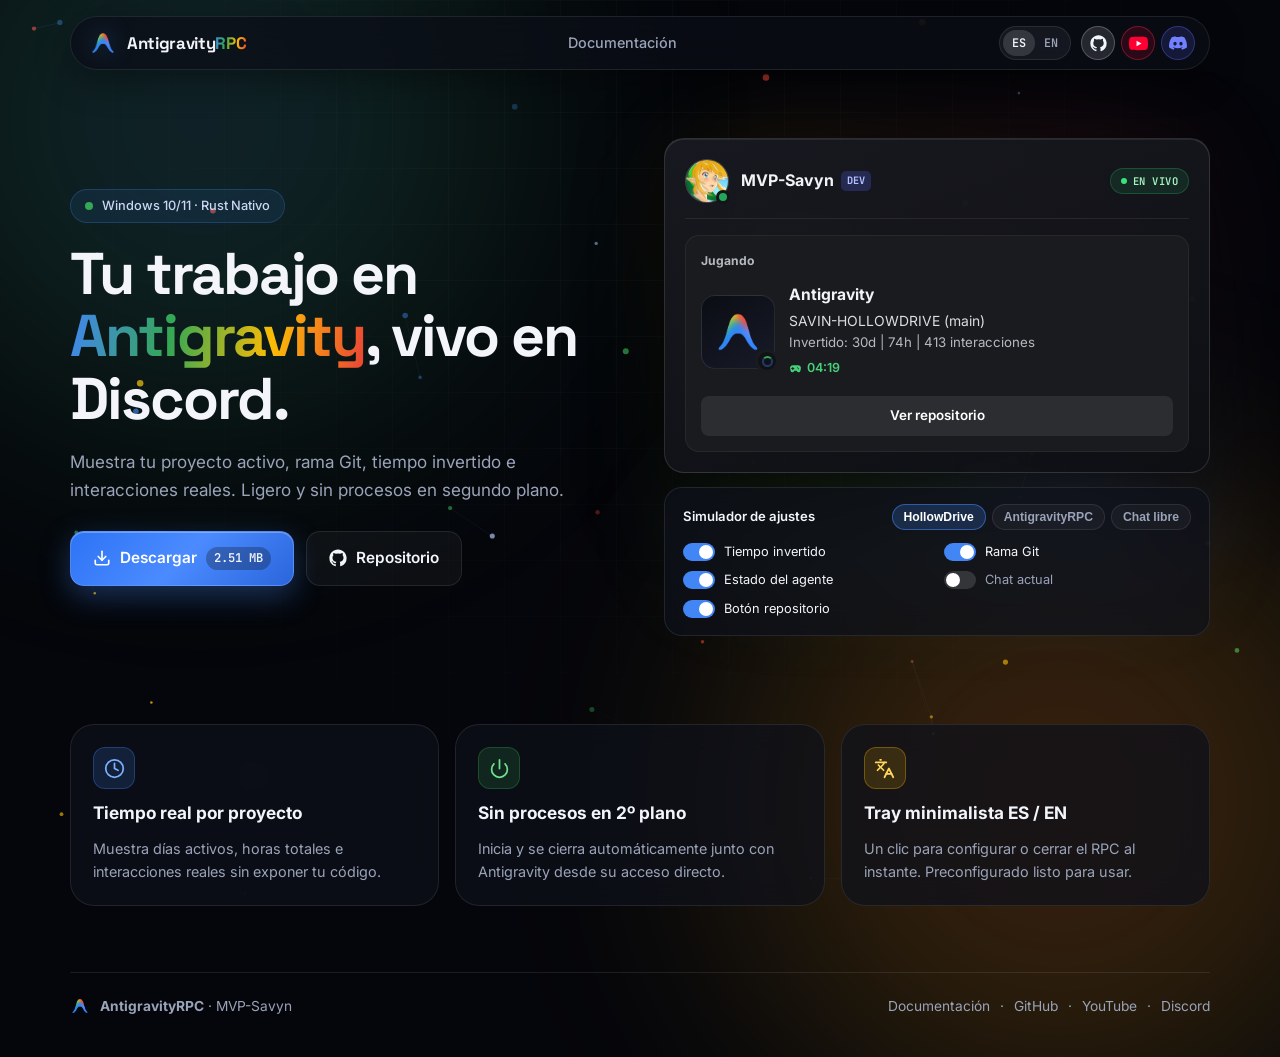
==== docs/index.html @ 7d8fce06 "Move web files to /docs and simplify top navbar" ====
<!DOCTYPE html>
<html lang="es" data-theme="obsidian">
<head>
  <meta charset="UTF-8" />
  <meta name="viewport" content="width=device-width, initial-scale=1.0" />
  <title>AntigravityRPC — Discord Rich Presence para Antigravity</title>
  <meta name="description" content="Muestra en Discord tu proyecto activo en Antigravity, rama Git, tiempo invertido e interacciones reales. Sin procesos en segundo plano." />
  <link rel="icon" type="image/png" href="assets/antigravity-icon.png" />
  <link rel="preconnect" href="https://fonts.googleapis.com" />
  <link rel="preconnect" href="https://fonts.gstatic.com" crossorigin />
  <link href="https://fonts.googleapis.com/css2?family=Inter:wght@400;500;600;700;800&family=JetBrains+Mono:wght@400;500;600&family=Space+Grotesk:wght@600;700&display=swap" rel="stylesheet" />
  <link rel="stylesheet" href="styles.css" />
</head>
<body>
  <canvas id="gravity-canvas" aria-hidden="true"></canvas>
  <div class="ambient-aurora aurora-1" aria-hidden="true"></div>
  <div class="ambient-aurora aurora-2" aria-hidden="true"></div>
  <div class="ambient-grid" aria-hidden="true"></div>

  <!-- Top Floating Navigation -->
  <header class="navbar-wrap">
    <nav class="navbar glass-pill" aria-label="Primary navigation">
      <a href="#top" class="brand">
        <img src="assets/antigravity-icon.png" alt="AntigravityRPC logo" class="brand-logo" width="28" height="28" />
        <span class="brand-name">Antigravity<span class="spectrum-text">RPC</span></span>
      </a>

      <div class="nav-links">
        <a href="docs.html" data-i18n="nav.docs">Documentación</a>
      </div>

      <div class="nav-actions">
        <div class="lang-switch" role="group" aria-label="Language selector">
          <button type="button" class="lang-btn active" data-lang="es">ES</button>
          <button type="button" class="lang-btn" data-lang="en">EN</button>
        </div>

        <div class="social-links" aria-label="Social links">
          <a href="https://github.com/MVP-Savyn" target="_blank" rel="noopener noreferrer" class="social-btn social-gh" aria-label="GitHub — MVP-Savyn" title="GitHub">
            <svg width="17" height="17" viewBox="0 0 24 24" fill="currentColor" aria-hidden="true"><path d="M12 .5C5.65.5.5 5.65.5 12a11.5 11.5 0 0 0 7.86 10.92c.58.11.79-.25.79-.56 0-.28-.01-1.02-.02-2-3.2.69-3.87-1.54-3.87-1.54-.52-1.33-1.28-1.69-1.28-1.69-1.04-.71.08-.7.08-.7 1.15.08 1.76 1.18 1.76 1.18 1.03 1.76 2.69 1.25 3.35.96.1-.74.4-1.25.73-1.54-2.55-.29-5.24-1.28-5.24-5.69 0-1.26.45-2.29 1.18-3.09-.12-.29-.51-1.46.11-3.05 0 0 .97-.31 3.17 1.18a10.96 10.96 0 0 1 5.76 0c2.2-1.49 3.16-1.18 3.16-1.18.63 1.59.24 2.76.12 3.05.74.8 1.18 1.83 1.18 3.09 0 4.42-2.69 5.39-5.26 5.68.42.36.79 1.07.79 2.15 0 1.56-.01 2.81-.01 3.19 0 .31.21.68.8.56A11.5 11.5 0 0 0 23.5 12C23.5 5.65 18.35.5 12 .5Z"/></svg>
          </a>
          <a href="https://youtube.com/@T0xicArea" target="_blank" rel="noopener noreferrer" class="social-btn social-yt" aria-label="YouTube — @T0xicArea" title="YouTube">
            <svg width="19" height="19" viewBox="0 0 24 24" aria-hidden="true"><path fill="#FF0033" d="M23.5 6.2a3.01 3.01 0 0 0-2.12-2.13C19.5 3.56 12 3.56 12 3.56s-7.5 0-9.38.51A3.01 3.01 0 0 0 .5 6.2 31.3 31.3 0 0 0 0 12a31.3 31.3 0 0 0 .5 5.8 3.01 3.01 0 0 0 2.12 2.13c1.88.51 9.38.51 9.38.51s7.5 0 9.38-.51a3.01 3.01 0 0 0 2.12-2.13c.34-1.9.5-3.85.5-5.8 0-1.95-.16-3.9-.5-5.8Z"/><path fill="#FFFFFF" d="M9.55 15.57V8.43L15.82 12l-6.27 3.57Z"/></svg>
          </a>
          <a href="https://discord.gg/HJvgmCRpGm" target="_blank" rel="noopener noreferrer" class="social-btn social-dc" aria-label="Discord" title="Discord">
            <svg width="18" height="18" viewBox="0 0 24 24" fill="currentColor" aria-hidden="true"><path d="M20.32 4.37A19.8 19.8 0 0 0 15.44 2.86c-.21.38-.45.88-.62 1.29a18.27 18.27 0 0 0-5.64 0c-.17-.41-.41-.91-.63-1.29A19.74 19.74 0 0 0 3.67 4.37C.58 9.01-.26 13.54.16 18a19.9 19.9 0 0 0 5.99 3.03c.48-.66.91-1.36 1.28-2.09-.7-.26-1.37-.58-2-.96.17-.12.33-.25.49-.38 3.86 1.79 8.05 1.79 11.86 0 .16.13.32.26.49.38-.63.38-1.3.7-2 .96.37.73.8 1.43 1.28 2.09A19.86 19.86 0 0 0 23.84 18c.49-5.17-.83-9.66-3.52-13.63ZM8.02 15.27c-1.18 0-2.15-1.08-2.15-2.42 0-1.33.95-2.42 2.15-2.42 1.21 0 2.17 1.1 2.15 2.42 0 1.34-.95 2.42-2.15 2.42Zm7.96 0c-1.18 0-2.15-1.08-2.15-2.42 0-1.33.95-2.42 2.15-2.42 1.21 0 2.17 1.1 2.15 2.42 0 1.34-.94 2.42-2.15 2.42Z"/></svg>
          </a>
        </div>
      </div>
    </nav>
  </header>

  <main id="top">
    <!-- Hero + Live 3D Simulator -->
    <section class="hero container" id="simulator">
      <div class="hero-copy reveal">
        <div class="hero-eyebrow">
          <span class="pulse-dot"></span>
          <span data-i18n="hero.eyebrow">Windows 10/11 · Rust Nativo</span>
        </div>

        <h1 class="hero-title">
          <span data-i18n="hero.titleStart">Tu trabajo en</span>
          <span class="spectrum-text">Antigravity</span><span data-i18n="hero.titleEnd">, vivo en Discord.</span>
        </h1>

        <p class="hero-subtitle" data-i18n="hero.subtitle">
          Muestra tu proyecto activo, rama Git, tiempo invertido e interacciones reales. Ligero y sin procesos en segundo plano.
        </p>

        <div class="hero-cta-row">
          <a href="downloads/AntigravityRichPresenceSetup.exe" download class="btn btn-primary btn-lg magnetic" data-magnetic="0.18" data-download-track="installer">
            <svg width="18" height="18" viewBox="0 0 24 24" fill="none" stroke="currentColor" stroke-width="2.2" stroke-linecap="round" stroke-linejoin="round" aria-hidden="true"><path d="M21 15v4a2 2 0 0 1-2 2H5a2 2 0 0 1-2-2v-4"/><polyline points="7 10 12 15 17 10"/><line x1="12" y1="15" x2="12" y2="3"/></svg>
            <span data-i18n="hero.downloadSetup">Descargar</span>
            <span class="btn-meta">2.51 MB</span>
          </a>
          <a href="https://github.com/MVP-Savyn/AntigravityRPC" target="_blank" rel="noopener noreferrer" class="btn btn-ghost btn-lg magnetic" data-magnetic="0.15">
            <svg width="18" height="18" viewBox="0 0 24 24" fill="currentColor" aria-hidden="true"><path d="M12 .5C5.65.5.5 5.65.5 12a11.5 11.5 0 0 0 7.86 10.92c.58.11.79-.25.79-.56 0-.28-.01-1.02-.02-2-3.2.69-3.87-1.54-3.87-1.54-.52-1.33-1.28-1.69-1.28-1.69-1.04-.71.08-.7.08-.7 1.15.08 1.76 1.18 1.76 1.18 1.03 1.76 2.69 1.25 3.35.96.1-.74.4-1.25.73-1.54-2.55-.29-5.24-1.28-5.24-5.69 0-1.26.45-2.29 1.18-3.09-.12-.29-.51-1.46.11-3.05 0 0 .97-.31 3.17 1.18a10.96 10.96 0 0 1 5.76 0c2.2-1.49 3.16-1.18 3.16-1.18.63 1.59.24 2.76.12 3.05.74.8 1.18 1.83 1.18 3.09 0 4.42-2.69 5.39-5.26 5.68.42.36.79 1.07.79 2.15 0 1.56-.01 2.81-.01 3.19 0 .31.21.68.8.56A11.5 11.5 0 0 0 23.5 12C23.5 5.65 18.35.5 12 .5Z"/></svg>
            <span data-i18n="hero.repoBtn">Repositorio</span>
          </a>
        </div>
      </div>

      <!-- Interactive 3D Discord Card & Simulator Controls -->
      <div class="hero-stage reveal" style="--delay: 100ms;">
        <div class="stage-glow" aria-hidden="true"></div>

        <div class="tilt-wrapper" id="rpc-tilt-card">
          <div class="discord-card">
            <div class="discord-card-header">
              <div class="discord-avatar-wrap">
                <div class="discord-avatar">
                  <img src="assets/github-avatar.png" alt="MVP-Savyn avatar" />
                </div>
                <span class="discord-status-badge" title="Online"></span>
              </div>
              <div class="discord-user-meta">
                <div class="discord-username-row">
                  <span class="discord-username">MVP-Savyn</span>
                  <span class="discord-tag">DEV</span>
                </div>
              </div>
              <span class="live-sim-badge">
                <span class="live-dot"></span>
                <span data-i18n="sim.liveBadge">EN VIVO</span>
              </span>
            </div>

            <div class="discord-activity-block">
              <div class="activity-heading" data-i18n="sim.playingHeading">Jugando</div>
              <div class="activity-body">
                <div class="activity-art" id="sim-art-box" data-tooltip="Antigravity · Trabajando">
                  <img src="assets/antigravity-icon.png" alt="Antigravity Rich Presence icon" class="art-large" />
                  <div class="art-badge" id="sim-small-badge" title="Agente activo">
                    <span class="badge-spinner"></span>
                  </div>
                </div>

                <div class="activity-text">
                  <div class="activity-app-name">Antigravity</div>
                  <div class="activity-line" id="sim-details">SAVIN-HOLLOWDRIVE (main)</div>
                  <div class="activity-line activity-line-muted" id="sim-state">Invertido: 30d | 74h | 413 interacciones</div>
                  <div class="activity-timer">
                    <svg width="13" height="13" viewBox="0 0 24 24" fill="currentColor" aria-hidden="true"><path d="M17 6H7a5 5 0 0 0-4.9 6.02l.8 3.92A3.5 3.5 0 0 0 6.33 19c1.27 0 2.45-.68 3.09-1.78L10 16.2h4l.58 1.02A3.55 3.55 0 0 0 17.67 19a3.5 3.5 0 0 0 3.43-3.06l.8-3.92A5 5 0 0 0 17 6ZM9 13H8v1a1 1 0 1 1-2 0v-1H5a1 1 0 1 1 0-2h1v-1a1 1 0 1 1 2 0v1h1a1 1 0 1 1 0 2Zm6.5-1.5a1 1 0 1 1 0-2 1 1 0 0 1 0 2Zm2 2a1 1 0 1 1 0-2 1 1 0 0 1 0 2Z"/></svg>
                    <span id="sim-elapsed">04:18</span>
                  </div>
                </div>
              </div>

              <a href="https://github.com/MVP-Savyn/AntigravityRPC" target="_blank" rel="noopener noreferrer" class="discord-rpc-btn" id="sim-repo-btn">
                <span id="sim-repo-label">Ver repositorio</span>
              </a>
            </div>
          </div>
        </div>

        <div class="sim-controls glass-panel">
          <div class="sim-controls-header">
            <span class="sim-controls-title" data-i18n="sim.controlsTitle">Simulador de ajustes</span>
            <div class="project-pills" role="tablist" aria-label="Sample projects">
              <button type="button" class="project-pill active" data-project="hollowdrive">HollowDrive</button>
              <button type="button" class="project-pill" data-project="antigravityRpc">AntigravityRPC</button>
              <button type="button" class="project-pill" data-project="freeChat" data-i18n="sim.freeChat">Chat libre</button>
            </div>
          </div>

          <div class="sim-toggles-grid">
            <label class="toggle-chip">
              <input type="checkbox" id="opt-stats" checked />
              <span class="toggle-ui"></span>
              <span data-i18n="sim.optStats">Tiempo invertido</span>
            </label>
            <label class="toggle-chip">
              <input type="checkbox" id="opt-branch" checked />
              <span class="toggle-ui"></span>
              <span data-i18n="sim.optBranch">Rama Git</span>
            </label>
            <label class="toggle-chip">
              <input type="checkbox" id="opt-busy" checked />
              <span class="toggle-ui"></span>
              <span data-i18n="sim.optBusy">Estado del agente</span>
            </label>
            <label class="toggle-chip">
              <input type="checkbox" id="opt-convo" />
              <span class="toggle-ui"></span>
              <span data-i18n="sim.optConvo">Chat actual</span>
            </label>
            <label class="toggle-chip">
              <input type="checkbox" id="opt-repo" checked />
              <span class="toggle-ui"></span>
              <span data-i18n="sim.optRepo">Botón repositorio</span>
            </label>
          </div>
        </div>
      </div>
    </section>

    <!-- Concise 3-Card Overview -->
    <section class="section features-section container" id="features">
      <div class="bento-grid bento-compact">
        <article class="bento-card spotlight-card reveal">
          <div class="card-icon spectrum-bg-blue">
            <svg width="21" height="21" viewBox="0 0 24 24" fill="none" stroke="currentColor" stroke-width="2" stroke-linecap="round" stroke-linejoin="round"><circle cx="12" cy="12" r="10"/><polyline points="12 6 12 12 16 14"/></svg>
          </div>
          <h3 data-i18n="feat.statsTitle">Tiempo real por proyecto</h3>
          <p data-i18n="feat.statsDesc">
            Muestra días activos, horas totales e interacciones reales sin exponer tu código.
          </p>
        </article>

        <article class="bento-card spotlight-card reveal" style="--delay: 70ms;">
          <div class="card-icon spectrum-bg-green">
            <svg width="21" height="21" viewBox="0 0 24 24" fill="none" stroke="currentColor" stroke-width="2" stroke-linecap="round" stroke-linejoin="round"><path d="M18.36 6.64a9 9 0 1 1-12.73 0"/><line x1="12" y1="2" x2="12" y2="12"/></svg>
          </div>
          <h3 data-i18n="feat.launchTitle">Sin procesos en 2º plano</h3>
          <p data-i18n="feat.launchDesc">
            Inicia y se cierra automáticamente junto con Antigravity desde su acceso directo.
          </p>
        </article>

        <article class="bento-card spotlight-card reveal" style="--delay: 140ms;">
          <div class="card-icon spectrum-bg-yellow">
            <svg width="21" height="21" viewBox="0 0 24 24" fill="none" stroke="currentColor" stroke-width="2" stroke-linecap="round" stroke-linejoin="round"><path d="m5 8 6 6"/><path d="m4 14 6-6 2-3"/><path d="M2 5h12"/><path d="M7 2h1"/><path d="m22 22-5-10-5 10"/><path d="M14 18h6"/></svg>
          </div>
          <h3 data-i18n="feat.trayTitle">Tray minimalista ES / EN</h3>
          <p data-i18n="feat.trayDesc">
            Un clic para configurar o cerrar el RPC al instante. Preconfigurado listo para usar.
          </p>
        </article>
      </div>
    </section>
  </main>

  <footer class="footer container">
    <div class="footer-inner">
      <div class="footer-brand">
        <img src="assets/antigravity-icon.png" alt="AntigravityRPC" width="20" height="20" />
        <span><strong>AntigravityRPC</strong> · MVP-Savyn</span>
      </div>
      <div class="footer-meta">
        <a href="docs.html" class="footer-link" data-i18n="nav.docs">Documentación</a>
        <span>·</span>
        <a href="https://github.com/MVP-Savyn" target="_blank" rel="noopener noreferrer" class="footer-link">GitHub</a>
        <span>·</span>
        <a href="https://youtube.com/@T0xicArea" target="_blank" rel="noopener noreferrer" class="footer-link">YouTube</a>
        <span>·</span>
        <a href="https://discord.gg/HJvgmCRpGm" target="_blank" rel="noopener noreferrer" class="footer-link">Discord</a>
      </div>
    </div>
  </footer>

  <div class="toast" id="toast" role="status" aria-live="polite"></div>

  <script src="app.js"></script>
</body>
</html>
---- docs/styles.css ----
:root {
  --bg: #05060b;
  --bg-elev: rgba(14, 17, 27, 0.72);
  --border: rgba(255, 255, 255, 0.09);
  --border-strong: rgba(255, 255, 255, 0.16);
  --text: #f3f5fb;
  --text-muted: #9aa3b8;
  --text-dim: #667085;

  --blue: #4285f4;
  --green: #34a853;
  --yellow: #fbbc05;
  --red: #ea4335;

  --discord-elev: #1a1b1f;
  --discord-btn: #2b2d31;
  --discord-btn-hover: #383a40;
  --discord-text: #f2f3f5;
  --discord-sub: #b5bac1;
  --discord-online: #23a55a;

  --radius-xl: 24px;
  --radius-lg: 18px;
  --shadow-glow: 0 24px 80px rgba(0, 0, 0, 0.65);
}

*, *::before, *::after {
  box-sizing: border-box;
}

html {
  scroll-behavior: smooth;
  color-scheme: dark;
}

body {
  margin: 0;
  min-height: 100vh;
  background-color: var(--bg);
  color: var(--text);
  font-family: 'Inter', system-ui, -apple-system, sans-serif;
  line-height: 1.6;
  overflow-x: hidden;
  -webkit-font-smoothing: antialiased;
}

/* Background layers */
#gravity-canvas {
  position: fixed;
  inset: 0;
  width: 100%;
  height: 100%;
  z-index: -3;
  pointer-events: none;
}

.ambient-grid {
  position: fixed;
  inset: 0;
  z-index: -2;
  pointer-events: none;
  background-image:
    linear-gradient(rgba(255, 255, 255, 0.024) 1px, transparent 1px),
    linear-gradient(90deg, rgba(255, 255, 255, 0.024) 1px, transparent 1px);
  background-size: 56px 56px;
  mask-image: radial-gradient(circle at 50% 25%, #000 10%, transparent 75%);
}

.ambient-aurora {
  position: fixed;
  width: 680px;
  height: 680px;
  border-radius: 50%;
  filter: blur(130px);
  opacity: 0.2;
  z-index: -2;
  pointer-events: none;
  animation: driftAurora 18s ease-in-out infinite alternate;
}

.aurora-1 {
  top: -220px;
  left: -140px;
  background: radial-gradient(circle, var(--blue), var(--green) 55%, transparent 75%);
}

.aurora-2 {
  bottom: -240px;
  right: -120px;
  background: radial-gradient(circle, var(--red), var(--yellow) 55%, transparent 75%);
  animation-delay: -9s;
}

@keyframes driftAurora {
  0% { transform: translate(0, 0) scale(1); }
  100% { transform: translate(60px, 45px) scale(1.12); }
}

.container {
  width: min(1140px, calc(100% - 40px));
  margin-inline: auto;
}

.spectrum-text {
  background: linear-gradient(100deg, var(--blue) 0%, var(--green) 35%, var(--yellow) 68%, var(--red) 100%);
  -webkit-background-clip: text;
  background-clip: text;
  color: transparent;
}

.inline-code {
  font-family: 'JetBrains Mono', monospace;
  font-size: 0.86em;
  padding: 2px 7px;
  border-radius: 6px;
  background: rgba(255, 255, 255, 0.08);
  border: 1px solid rgba(255, 255, 255, 0.08);
  color: #dbe7ff;
}

/* Navbar */
.navbar-wrap {
  position: sticky;
  top: 16px;
  z-index: 50;
  padding-inline: 16px;
  margin-top: 16px;
}

.navbar {
  width: min(1140px, 100%);
  margin-inline: auto;
  display: flex;
  align-items: center;
  justify-content: space-between;
  gap: 14px;
  padding: 9px 14px 9px 18px;
  border-radius: 999px;
  background: rgba(11, 14, 23, 0.75);
  border: 1px solid var(--border);
  backdrop-filter: blur(18px);
  box-shadow: 0 10px 35px rgba(0, 0, 0, 0.35);
}

.brand {
  display: inline-flex;
  align-items: center;
  gap: 10px;
  text-decoration: none;
  color: var(--text);
  font-family: 'Space Grotesk', 'Inter', sans-serif;
  font-weight: 700;
  font-size: 1.05rem;
  letter-spacing: -0.02em;
}

.brand-logo {
  border-radius: 8px;
  filter: drop-shadow(0 0 12px rgba(66, 133, 244, 0.45));
}

.nav-links {
  display: flex;
  align-items: center;
  gap: 22px;
}

.nav-links a {
  color: var(--text-muted);
  text-decoration: none;
  font-size: 0.9rem;
  font-weight: 500;
  transition: color 0.2s ease;
}

.nav-links a:hover {
  color: var(--text);
}

.nav-actions {
  display: flex;
  align-items: center;
  gap: 10px;
}

.lang-switch {
  display: inline-flex;
  padding: 3px;
  border-radius: 999px;
  background: rgba(255, 255, 255, 0.05);
  border: 1px solid var(--border);
}

.lang-btn {
  appearance: none;
  border: 0;
  background: transparent;
  color: var(--text-muted);
  font-family: 'JetBrains Mono', monospace;
  font-size: 0.74rem;
  font-weight: 600;
  padding: 5px 9px;
  border-radius: 999px;
  cursor: pointer;
  transition: all 0.2s ease;
}

.lang-btn.active {
  background: rgba(255, 255, 255, 0.14);
  color: var(--text);
}

.social-links {
  display: inline-flex;
  align-items: center;
  gap: 6px;
}

.social-btn {
  width: 34px;
  height: 34px;
  border-radius: 50%;
  display: grid;
  place-items: center;
  border: 1px solid var(--border);
  text-decoration: none;
  transition: transform 0.2s ease, box-shadow 0.2s ease, background 0.2s ease, border-color 0.2s ease;
}

.social-gh {
  color: #f0f6fc;
  background: rgba(240, 246, 252, 0.12);
  border-color: rgba(240, 246, 252, 0.24);
}

.social-yt {
  background: rgba(255, 0, 51, 0.14);
  border-color: rgba(255, 48, 82, 0.34);
}

.social-dc {
  color: #7280ff;
  background: rgba(88, 101, 242, 0.16);
  border-color: rgba(88, 101, 242, 0.38);
}

.social-btn:hover {
  transform: translateY(-2px);
}

.social-gh:hover {
  color: #ffffff;
  background: rgba(255, 255, 255, 0.2);
  border-color: rgba(255, 255, 255, 0.42);
  box-shadow: 0 6px 18px rgba(255, 255, 255, 0.12);
}

.social-yt:hover {
  background: rgba(255, 0, 51, 0.24);
  border-color: rgba(255, 55, 85, 0.58);
  box-shadow: 0 6px 18px rgba(255, 0, 51, 0.22);
}

.social-dc:hover {
  color: #939eff;
  background: rgba(88, 101, 242, 0.26);
  border-color: rgba(114, 128, 255, 0.6);
  box-shadow: 0 6px 18px rgba(88, 101, 242, 0.26);
}

/* Buttons */
.btn {
  position: relative;
  display: inline-flex;
  align-items: center;
  justify-content: center;
  gap: 9px;
  border-radius: 14px;
  font-weight: 600;
  text-decoration: none;
  cursor: pointer;
  border: 1px solid transparent;
  transition: transform 0.22s cubic-bezier(0.22, 1, 0.36, 1), box-shadow 0.25s ease, background 0.25s ease, border-color 0.25s ease;
}

.btn-sm {
  padding: 9px 16px;
  border-radius: 999px;
  font-size: 0.85rem;
}

.btn-lg {
  padding: 14px 22px;
  font-size: 0.96rem;
}

.btn-full {
  width: 100%;
  padding: 14px 20px;
  font-size: 0.94rem;
}

.btn-primary {
  color: #fff;
  background: linear-gradient(135deg, #2d73f5 0%, #4b8bff 50%, #2b65db 100%);
  border-color: rgba(145, 187, 255, 0.35);
  box-shadow: 0 10px 30px rgba(66, 133, 244, 0.34), inset 0 1px 0 rgba(255, 255, 255, 0.28);
}

.btn-primary:hover {
  box-shadow: 0 14px 40px rgba(66, 133, 244, 0.52), inset 0 1px 0 rgba(255, 255, 255, 0.36);
}

.btn-secondary {
  color: var(--text);
  background: rgba(255, 255, 255, 0.08);
  border-color: var(--border-strong);
}

.btn-secondary:hover {
  background: rgba(255, 255, 255, 0.14);
  border-color: rgba(255, 255, 255, 0.28);
}

.btn-ghost {
  color: var(--text);
  background: rgba(255, 255, 255, 0.04);
  border-color: var(--border);
}

.btn-ghost:hover {
  background: rgba(255, 255, 255, 0.09);
  border-color: var(--border-strong);
}

.btn-meta {
  font-family: 'JetBrains Mono', monospace;
  font-size: 0.76rem;
  padding: 2px 8px;
  border-radius: 999px;
  background: rgba(0, 0, 0, 0.26);
  color: rgba(255, 255, 255, 0.92);
}

/* Hero Section */
.hero {
  padding-top: 68px;
  padding-bottom: 44px;
  display: grid;
  grid-template-columns: 1fr 1fr;
  align-items: center;
  gap: 48px;
}

.hero-eyebrow {
  display: inline-flex;
  align-items: center;
  gap: 9px;
  padding: 6px 14px;
  border-radius: 999px;
  font-size: 0.8rem;
  font-weight: 500;
  color: #cbd7f3;
  background: rgba(66, 133, 244, 0.1);
  border: 1px solid rgba(66, 133, 244, 0.25);
  margin-bottom: 20px;
}

.pulse-dot {
  width: 8px;
  height: 8px;
  border-radius: 50%;
  background: var(--green);
  box-shadow: 0 0 0 0 rgba(52, 168, 83, 0.75);
  animation: pulseRing 2s infinite;
}

@keyframes pulseRing {
  0% { box-shadow: 0 0 0 0 rgba(52, 168, 83, 0.7); }
  70% { box-shadow: 0 0 0 9px rgba(52, 168, 83, 0); }
  100% { box-shadow: 0 0 0 0 rgba(52, 168, 83, 0); }
}

.hero-title {
  margin: 0 0 18px;
  font-family: 'Space Grotesk', 'Inter', sans-serif;
  font-size: clamp(2.4rem, 4.6vw, 3.85rem);
  line-height: 1.06;
  letter-spacing: -0.035em;
}

.hero-subtitle {
  margin: 0 0 28px;
  color: var(--text-muted);
  font-size: 1.07rem;
  max-width: 46ch;
}

.hero-cta-row {
  display: flex;
  flex-wrap: wrap;
  gap: 12px;
}

/* 3D Discord Card Stage */
.hero-stage {
  position: relative;
  display: flex;
  flex-direction: column;
  gap: 14px;
}

.stage-glow {
  position: absolute;
  inset: 10px 24px 60px;
  background: conic-gradient(from 130deg, rgba(66, 133, 244, 0.35), rgba(52, 168, 83, 0.25), rgba(251, 188, 5, 0.25), rgba(234, 67, 53, 0.3), rgba(66, 133, 244, 0.35));
  filter: blur(55px);
  opacity: 0.55;
  z-index: -1;
  border-radius: 36px;
}

.tilt-wrapper {
  perspective: 1100px;
  transform-style: preserve-3d;
}

.discord-card {
  position: relative;
  border-radius: 20px;
  padding: 20px;
  background: linear-gradient(160deg, rgba(24, 26, 33, 0.96), rgba(14, 15, 19, 0.98));
  border: 1px solid rgba(255, 255, 255, 0.12);
  box-shadow: var(--shadow-glow), inset 0 1px 0 rgba(255, 255, 255, 0.08);
  transition: transform 0.18s ease-out;
  will-change: transform;
}

.discord-card-header {
  display: flex;
  align-items: center;
  gap: 12px;
  padding-bottom: 15px;
  border-bottom: 1px solid rgba(255, 255, 255, 0.08);
}

.discord-avatar-wrap {
  position: relative;
  width: 44px;
  height: 44px;
  flex-shrink: 0;
}

.discord-avatar {
  width: 44px;
  height: 44px;
  border-radius: 50%;
  background: #1e1f24;
  border: 1px solid rgba(255, 255, 255, 0.18);
  overflow: hidden;
}

.discord-avatar img {
  width: 100%;
  height: 100%;
  object-fit: cover;
  display: block;
}

.discord-status-badge {
  position: absolute;
  right: -1px;
  bottom: -1px;
  width: 14px;
  height: 14px;
  border-radius: 50%;
  background: var(--discord-online);
  border: 3px solid #131418;
}

.discord-user-meta {
  min-width: 0;
  flex: 1;
}

.discord-username-row {
  display: flex;
  align-items: center;
  gap: 7px;
}

.discord-username {
  font-weight: 700;
  font-size: 1rem;
  color: var(--discord-text);
}

.discord-tag {
  font-family: 'JetBrains Mono', monospace;
  font-size: 0.64rem;
  font-weight: 700;
  padding: 2px 6px;
  border-radius: 5px;
  background: rgba(88, 101, 242, 0.25);
  color: #b7c0ff;
}

.live-sim-badge {
  display: inline-flex;
  align-items: center;
  gap: 6px;
  padding: 4px 10px;
  border-radius: 999px;
  font-family: 'JetBrains Mono', monospace;
  font-size: 0.66rem;
  font-weight: 600;
  letter-spacing: 0.04em;
  color: #a6f4c5;
  background: rgba(35, 165, 90, 0.14);
  border: 1px solid rgba(35, 165, 90, 0.32);
}

.live-dot {
  width: 6px;
  height: 6px;
  border-radius: 50%;
  background: #3be27c;
  animation: blinkLive 1.4s ease-in-out infinite;
}

@keyframes blinkLive {
  0%, 100% { opacity: 1; }
  50% { opacity: 0.3; }
}

.discord-activity-block {
  margin-top: 16px;
  padding: 15px;
  border-radius: 14px;
  background: var(--discord-elev);
  border: 1px solid rgba(255, 255, 255, 0.06);
}

.activity-heading {
  font-size: 0.76rem;
  font-weight: 700;
  color: var(--discord-sub);
  margin-bottom: 12px;
}

.activity-body {
  display: flex;
  align-items: center;
  gap: 14px;
}

.activity-art {
  position: relative;
  width: 74px;
  height: 74px;
  border-radius: 14px;
  background: linear-gradient(145deg, #0b0d14, #171b28);
  border: 1px solid rgba(255, 255, 255, 0.1);
  display: grid;
  place-items: center;
  flex-shrink: 0;
}

.activity-art::after {
  content: attr(data-tooltip);
  position: absolute;
  left: 50%;
  bottom: calc(100% + 8px);
  transform: translateX(-50%) translateY(4px);
  padding: 5px 9px;
  border-radius: 7px;
  background: #06070a;
  border: 1px solid rgba(255, 255, 255, 0.16);
  color: #fff;
  font-size: 0.72rem;
  white-space: nowrap;
  opacity: 0;
  pointer-events: none;
  transition: opacity 0.2s ease, transform 0.2s ease;
}

.activity-art:hover::after {
  opacity: 1;
  transform: translateX(-50%) translateY(0);
}

.art-large {
  width: 52px;
  height: 52px;
  object-fit: contain;
}

.art-badge {
  position: absolute;
  right: -5px;
  bottom: -5px;
  width: 24px;
  height: 24px;
  border-radius: 50%;
  background: #101218;
  border: 3px solid var(--discord-elev);
  display: grid;
  place-items: center;
  transition: opacity 0.2s ease, transform 0.2s ease;
}

.art-badge.is-hidden {
  opacity: 0;
  transform: scale(0.5);
  pointer-events: none;
}

.badge-spinner {
  width: 11px;
  height: 11px;
  border-radius: 50%;
  border: 2px solid rgba(66, 133, 244, 0.35);
  border-top-color: var(--green);
  animation: spinBadge 1s linear infinite;
}

.art-badge.is-ready .badge-spinner {
  animation: none;
  border-color: var(--green);
  background: var(--green);
}

@keyframes spinBadge {
  to { transform: rotate(360deg); }
}

.activity-text {
  min-width: 0;
  flex: 1;
}

.activity-app-name {
  font-weight: 700;
  font-size: 0.98rem;
  color: var(--discord-text);
  margin-bottom: 2px;
}

.activity-line {
  font-size: 0.87rem;
  color: #dbdee1;
  white-space: nowrap;
  overflow: hidden;
  text-overflow: ellipsis;
}

.activity-line-muted {
  color: var(--discord-sub);
  font-size: 0.83rem;
}

.activity-timer {
  margin-top: 5px;
  display: inline-flex;
  align-items: center;
  gap: 5px;
  font-size: 0.78rem;
  font-weight: 600;
  color: #46d178;
}

.discord-rpc-btn {
  display: block;
  margin-top: 14px;
  padding: 9px 14px;
  border-radius: 8px;
  text-align: center;
  text-decoration: none;
  font-size: 0.84rem;
  font-weight: 600;
  color: #fff;
  background: var(--discord-btn);
  transition: background 0.2s ease;
}

.discord-rpc-btn:hover {
  background: var(--discord-btn-hover);
}

.discord-rpc-btn.is-hidden {
  display: none;
}

/* Simulator Controls Panel */
.glass-panel {
  border-radius: var(--radius-lg);
  padding: 16px 18px;
  background: var(--bg-elev);
  border: 1px solid var(--border);
  backdrop-filter: blur(16px);
}

.sim-controls-header {
  display: flex;
  flex-wrap: wrap;
  align-items: center;
  justify-content: space-between;
  gap: 10px;
  margin-bottom: 12px;
}

.sim-controls-title {
  font-size: 0.82rem;
  font-weight: 600;
  color: var(--text);
}

.project-pills {
  display: flex;
  flex-wrap: wrap;
  gap: 6px;
}

.project-pill {
  appearance: none;
  border: 1px solid var(--border);
  background: rgba(255, 255, 255, 0.04);
  color: var(--text-muted);
  border-radius: 999px;
  padding: 5px 11px;
  font-size: 0.76rem;
  font-weight: 600;
  cursor: pointer;
  transition: all 0.2s ease;
}

.project-pill:hover {
  color: var(--text);
  border-color: var(--border-strong);
}

.project-pill.active {
  color: #fff;
  background: rgba(66, 133, 244, 0.22);
  border-color: rgba(66, 133, 244, 0.55);
}

.sim-toggles-grid {
  display: grid;
  grid-template-columns: repeat(2, minmax(0, 1fr));
  gap: 8px 14px;
}

.toggle-chip {
  display: flex;
  align-items: center;
  gap: 9px;
  font-size: 0.8rem;
  color: var(--text-muted);
  cursor: pointer;
  user-select: none;
}

.toggle-chip input {
  position: absolute;
  opacity: 0;
  width: 0;
  height: 0;
}

.toggle-ui {
  position: relative;
  width: 32px;
  height: 18px;
  border-radius: 999px;
  background: rgba(255, 255, 255, 0.14);
  flex-shrink: 0;
  transition: background 0.2s ease;
}

.toggle-ui::after {
  content: '';
  position: absolute;
  top: 2px;
  left: 2px;
  width: 14px;
  height: 14px;
  border-radius: 50%;
  background: #fff;
  transition: transform 0.2s cubic-bezier(0.22, 1, 0.36, 1);
}

.toggle-chip input:checked + .toggle-ui {
  background: var(--blue);
}

.toggle-chip input:checked + .toggle-ui::after {
  transform: translateX(14px);
}

.toggle-chip input:checked ~ span:last-child {
  color: var(--text);
}

/* Sections */
.section {
  padding-top: 44px;
  padding-bottom: 18px;
}

.features-section {
  padding-bottom: 48px;
}

.section-kicker {
  display: inline-block;
  font-family: 'JetBrains Mono', monospace;
  font-size: 0.74rem;
  font-weight: 600;
  letter-spacing: 0.08em;
  color: #8ab4f8;
  margin-bottom: 8px;
}

.section-title {
  margin: 0 0 10px;
  font-family: 'Space Grotesk', 'Inter', sans-serif;
  font-size: clamp(1.75rem, 3.2vw, 2.45rem);
  line-height: 1.12;
  letter-spacing: -0.028em;
}

.section-desc {
  margin: 0;
  color: var(--text-muted);
  font-size: 0.98rem;
}

/* Compact 3-Card Features + Docs Bar */
.bento-compact {
  display: grid;
  grid-template-columns: repeat(3, minmax(0, 1fr));
  gap: 16px;
}

.bento-card {
  position: relative;
  overflow: hidden;
  border-radius: var(--radius-xl);
  padding: 22px;
  background: var(--bg-elev);
  border: 1px solid var(--border);
  backdrop-filter: blur(14px);
  display: flex;
  flex-direction: column;
  gap: 10px;
  transition: border-color 0.25s ease;
}

.spotlight-card::before {
  content: '';
  position: absolute;
  inset: 0;
  border-radius: inherit;
  background: radial-gradient(
    420px circle at var(--mx, 50%) var(--my, 50%),
    rgba(116, 168, 255, 0.14),
    transparent 65%
  );
  opacity: 0;
  transition: opacity 0.25s ease;
  pointer-events: none;
}

.spotlight-card:hover::before {
  opacity: 1;
}

.spotlight-card:hover {
  border-color: rgba(255, 255, 255, 0.2);
}

.card-icon {
  width: 42px;
  height: 42px;
  border-radius: 12px;
  display: grid;
  place-items: center;
}

.spectrum-bg-blue { background: rgba(66, 133, 244, 0.16); color: #7cb0ff; border: 1px solid rgba(66, 133, 244, 0.3); }
.spectrum-bg-green { background: rgba(52, 168, 83, 0.16); color: #6ee08d; border: 1px solid rgba(52, 168, 83, 0.3); }
.spectrum-bg-yellow { background: rgba(251, 188, 5, 0.15); color: #ffd65c; border: 1px solid rgba(251, 188, 5, 0.3); }

.bento-card h3 {
  margin: 0;
  font-size: 1.08rem;
  font-weight: 700;
}

.bento-card p {
  margin: 0;
  color: var(--text-muted);
  font-size: 0.9rem;
}

.docs-bar {
  margin-top: 16px;
  display: flex;
  align-items: center;
  justify-content: space-between;
  gap: 16px;
}

.docs-bar strong {
  display: block;
  font-size: 0.96rem;
}

.docs-bar-sub {
  font-size: 0.85rem;
  color: var(--text-muted);
}

/* Single Download Section */
.download-section {
  padding-top: 28px;
  padding-bottom: 44px;
}

.download-card {
  position: relative;
  overflow: hidden;
  border-radius: var(--radius-xl);
  padding: 28px;
  background: var(--bg-elev);
  border: 1px solid var(--border);
  backdrop-filter: blur(16px);
}

.download-card-featured {
  background: linear-gradient(155deg, rgba(22, 30, 52, 0.85), rgba(11, 14, 24, 0.9));
  border-color: rgba(66, 133, 244, 0.4);
  box-shadow: 0 24px 70px rgba(32, 74, 152, 0.2);
}

.download-single {
  display: grid;
  grid-template-columns: 1.1fr 0.9fr;
  align-items: center;
  gap: 28px;
}

.dl-badge-row {
  display: flex;
  align-items: center;
  gap: 10px;
  margin-bottom: 10px;
}

.dl-recommended {
  font-family: 'JetBrains Mono', monospace;
  font-size: 0.7rem;
  font-weight: 700;
  padding: 4px 10px;
  border-radius: 999px;
  color: #fff;
  background: linear-gradient(90deg, var(--blue), #2a65da);
}

.dl-single-title {
  margin: 0 0 8px;
  font-family: 'Space Grotesk', sans-serif;
  font-size: 1.6rem;
}

.dl-desc {
  margin: 0;
  color: var(--text-muted);
  font-size: 0.94rem;
}

.dl-action-area {
  display: flex;
  flex-direction: column;
  gap: 10px;
}

.hash-box {
  width: 100%;
  display: flex;
  align-items: center;
  justify-content: space-between;
  gap: 10px;
  padding: 9px 13px;
  border-radius: 11px;
  background: rgba(0, 0, 0, 0.34);
  border: 1px solid var(--border);
  color: var(--text-muted);
  cursor: pointer;
  transition: border-color 0.2s ease, background 0.2s ease;
}

.hash-box:hover {
  border-color: rgba(255, 255, 255, 0.25);
  background: rgba(0, 0, 0, 0.5);
}

.hash-label {
  font-family: 'JetBrains Mono', monospace;
  font-size: 0.7rem;
  font-weight: 700;
  color: #8ab4f8;
}

.hash-value {
  font-family: 'JetBrains Mono', monospace;
  font-size: 0.75rem;
  color: var(--text-muted);
  overflow: hidden;
  text-overflow: ellipsis;
}

.hash-copy-hint {
  font-size: 0.74rem;
  font-weight: 600;
  color: var(--text);
}

/* Documentation Page */
.docs-layout {
  padding-top: 44px;
  padding-bottom: 56px;
  display: grid;
  grid-template-columns: 240px 1fr;
  align-items: start;
  gap: 28px;
}

.docs-sidebar {
  position: sticky;
  top: 90px;
  display: flex;
  flex-direction: column;
  gap: 12px;
}

.docs-side-title {
  font-family: 'JetBrains Mono', monospace;
  font-size: 0.74rem;
  font-weight: 700;
  color: var(--text-dim);
  text-transform: uppercase;
  letter-spacing: 0.06em;
}

.docs-side-links {
  display: flex;
  flex-direction: column;
  gap: 6px;
}

.docs-side-links a {
  color: var(--text-muted);
  text-decoration: none;
  font-size: 0.88rem;
  padding: 5px 8px;
  border-radius: 8px;
  transition: background 0.2s ease, color 0.2s ease;
}

.docs-side-links a:hover {
  color: var(--text);
  background: rgba(255, 255, 255, 0.06);
}

.btn-sm-docs {
  padding: 10px 14px;
  font-size: 0.85rem;
}

.docs-content {
  display: flex;
  flex-direction: column;
  gap: 18px;
}

.docs-header {
  margin-bottom: 6px;
}

.docs-card h2 {
  margin: 0 0 10px;
  font-family: 'Space Grotesk', sans-serif;
  font-size: 1.25rem;
}

.docs-card p,
.docs-card li {
  color: var(--text-muted);
  font-size: 0.94rem;
}

.docs-card ul {
  margin: 10px 0 0;
  padding-left: 20px;
  display: flex;
  flex-direction: column;
  gap: 7px;
}

.docs-terminal {
  margin-top: 14px;
  border-radius: 14px;
  overflow: hidden;
  background: #07090f;
  border: 1px solid rgba(255, 255, 255, 0.12);
}

.term-bar {
  display: flex;
  align-items: center;
  gap: 7px;
  padding: 9px 14px;
  background: rgba(255, 255, 255, 0.04);
  border-bottom: 1px solid rgba(255, 255, 255, 0.08);
}

.term-dot {
  width: 10px;
  height: 10px;
  border-radius: 50%;
}

.term-dot.r { background: #ff5f56; }
.term-dot.y { background: #ffbd2e; }
.term-dot.g { background: #27c93f; }

.term-title {
  margin-left: 6px;
  font-family: 'JetBrains Mono', monospace;
  font-size: 0.74rem;
  color: var(--text-muted);
}

.term-body {
  padding: 14px 16px;
  font-family: 'JetBrains Mono', monospace;
  font-size: 0.78rem;
  line-height: 1.7;
  color: #dbe3f4;
  overflow-x: auto;
}

.t-dim { color: #64708a; }
.t-blue { color: #7cb0ff; font-weight: 600; }
.t-green { color: #5ce085; font-weight: 600; }
.t-yellow { color: #ffd457; font-weight: 600; }
.t-red { color: #ff7b72; font-weight: 600; }

.docs-table-wrap {
  margin-top: 12px;
  overflow-x: auto;
}

.docs-table {
  width: 100%;
  border-collapse: collapse;
  font-size: 0.88rem;
}

.docs-table th,
.docs-table td {
  text-align: left;
  padding: 10px 12px;
  border-bottom: 1px solid var(--border);
}

.docs-table th {
  color: var(--text);
  font-weight: 600;
}

.docs-table td {
  color: var(--text-muted);
}

/* Footer */
.footer {
  padding-top: 18px;
  padding-bottom: 40px;
}

.footer-inner {
  padding-top: 22px;
  border-top: 1px solid var(--border);
  display: flex;
  flex-wrap: wrap;
  align-items: center;
  justify-content: space-between;
  gap: 14px;
  color: var(--text-muted);
  font-size: 0.86rem;
}

.footer-brand,
.footer-meta {
  display: flex;
  align-items: center;
  gap: 10px;
}

.footer-link {
  color: var(--text-muted);
  text-decoration: none;
  transition: color 0.2s ease;
}

.footer-link:hover {
  color: var(--text);
}

/* Toast */
.toast {
  position: fixed;
  left: 50%;
  bottom: 24px;
  transform: translateX(-50%) translateY(20px);
  padding: 10px 18px;
  border-radius: 999px;
  background: rgba(14, 18, 30, 0.94);
  border: 1px solid rgba(66, 133, 244, 0.45);
  color: var(--text);
  font-size: 0.85rem;
  font-weight: 500;
  box-shadow: 0 12px 32px rgba(0, 0, 0, 0.5);
  opacity: 0;
  pointer-events: none;
  z-index: 90;
  transition: opacity 0.22s ease, transform 0.22s ease;
}

.toast.is-visible {
  opacity: 1;
  transform: translateX(-50%) translateY(0);
}

/* Scroll Reveal */
.reveal {
  opacity: 0;
  transform: translateY(22px);
  transition: opacity 0.65s cubic-bezier(0.22, 1, 0.36, 1), transform 0.65s cubic-bezier(0.22, 1, 0.36, 1);
  transition-delay: var(--delay, 0ms);
}

.reveal.in-view {
  opacity: 1;
  transform: translateY(0);
}

/* Responsive */
@media (max-width: 980px) {
  .hero {
    grid-template-columns: 1fr;
    padding-top: 38px;
    gap: 34px;
  }

  .bento-compact,
  .download-single,
  .docs-layout {
    grid-template-columns: 1fr;
  }

  .docs-sidebar {
    position: static;
  }
}

@media (max-width: 720px) {
  .nav-links {
    display: none;
  }

  .docs-bar {
    flex-direction: column;
    align-items: flex-start;
  }

  .sim-toggles-grid {
    grid-template-columns: 1fr;
  }
}

@media (max-width: 540px) {
  .navbar-wrap {
    padding-inline: 10px;
  }

  .navbar {
    padding: 8px 10px 8px 12px;
    gap: 8px;
  }

  .brand {
    gap: 7px;
    font-size: 0.92rem;
  }

  .brand-logo {
    width: 24px;
    height: 24px;
  }

  .lang-btn {
    padding: 4px 7px;
    font-size: 0.7rem;
  }

  .nav-actions {
    gap: 6px;
  }

  .social-links {
    gap: 5px;
  }

  .social-btn {
    width: 30px;
    height: 30px;
  }

  .btn-full {
    flex-wrap: wrap;
    padding: 12px 14px;
    font-size: 0.82rem;
    gap: 6px;
  }
}

@media (prefers-reduced-motion: reduce) {
  *, *::before, *::after {
    animation-duration: 0.01ms !important;
    animation-iteration-count: 1 !important;
    transition-duration: 0.01ms !important;
    scroll-behavior: auto !important;
  }

  .reveal {
    opacity: 1;
    transform: none;
  }
}
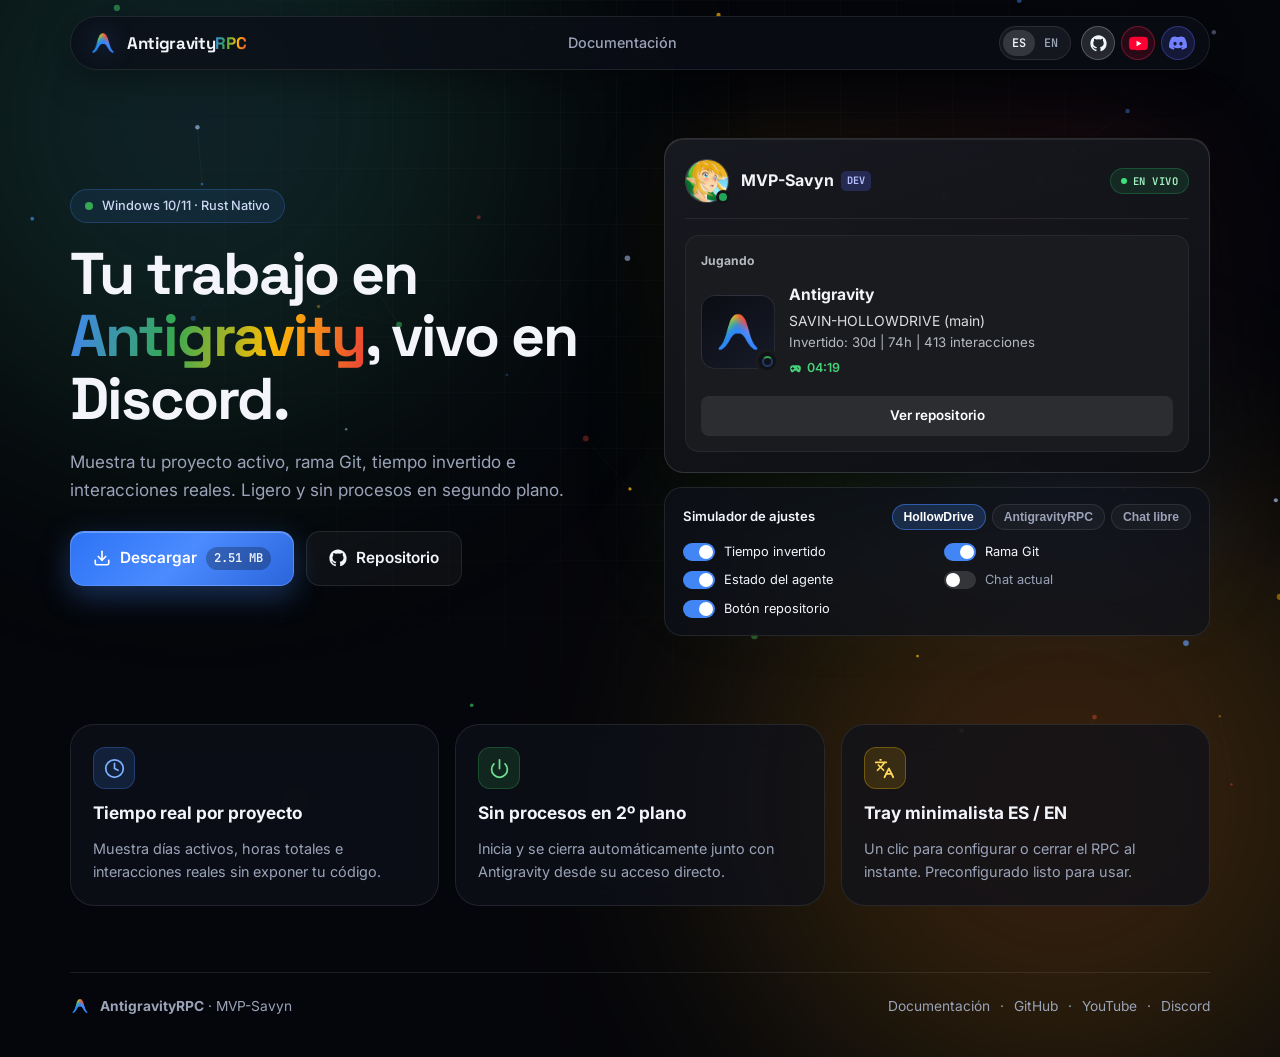
==== commit bceac9ee: "Point download buttons to GitHub latest release asset" ====
--- a/docs/index.html
+++ b/docs/index.html
@@ -69,7 +69,7 @@
         </p>
 
         <div class="hero-cta-row">
-          <a href="downloads/AntigravityRichPresenceSetup.exe" download class="btn btn-primary btn-lg magnetic" data-magnetic="0.18" data-download-track="installer">
+          <a href="https://github.com/MVP-Savyn/AntigravityRPC/releases/latest/download/AntigravityRichPresenceSetup.exe" class="btn btn-primary btn-lg magnetic" data-magnetic="0.18" data-download-track="installer">
             <svg width="18" height="18" viewBox="0 0 24 24" fill="none" stroke="currentColor" stroke-width="2.2" stroke-linecap="round" stroke-linejoin="round" aria-hidden="true"><path d="M21 15v4a2 2 0 0 1-2 2H5a2 2 0 0 1-2-2v-4"/><polyline points="7 10 12 15 17 10"/><line x1="12" y1="15" x2="12" y2="3"/></svg>
             <span data-i18n="hero.downloadSetup">Descargar</span>
             <span class="btn-meta">2.51 MB</span>
